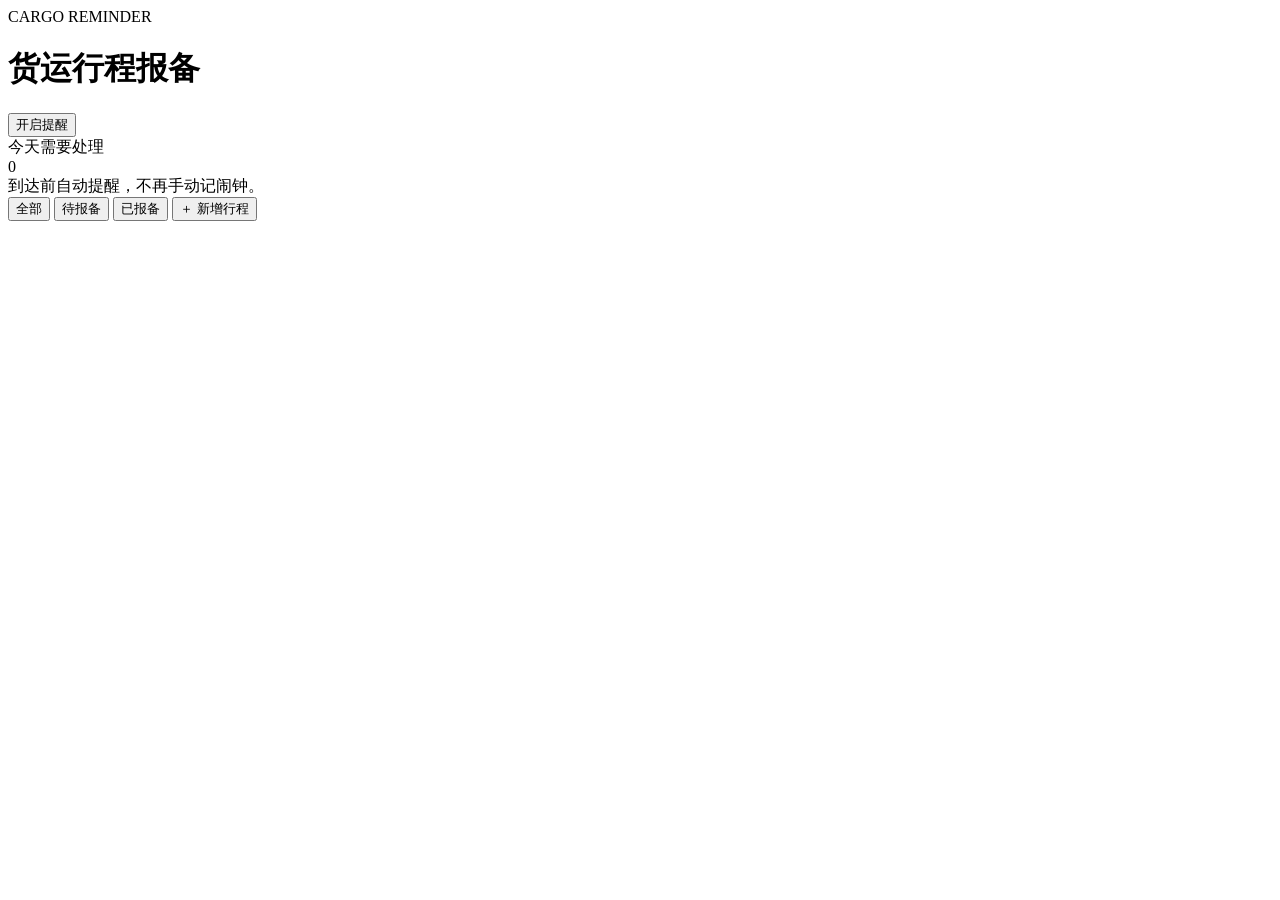
==== index.html @ 28d201b8 "Add index.html" ====
<!doctype html>
<html lang="zh-CN">
<head>
  <meta charset="utf-8" />
  <meta name="viewport" content="width=device-width,initial-scale=1,viewport-fit=cover" />
  <meta name="theme-color" content="#0b0f14" />
  <meta name="apple-mobile-web-app-capable" content="yes" />
  <meta name="apple-mobile-web-app-status-bar-style" content="black-translucent" />
  <meta name="apple-mobile-web-app-title" content="货运报备" />
  <link rel="manifest" href="./manifest.webmanifest" />
  <link rel="icon" href="./icon.svg" />
  <link rel="stylesheet" href="./styles.css" />
  <title>货运行程报备</title>
</head>
<body>
  <main class="shell">
    <header class="topbar">
      <div>
        <div class="eyebrow">CARGO REMINDER</div>
        <h1>货运行程报备</h1>
      </div>
      <button id="notifyBtn" class="ghost">开启提醒</button>
    </header>

    <div id="modeBanner" class="mode-banner hidden"></div>

    <section class="hero">
      <div class="hero-title">今天需要处理</div>
      <div id="todayCount" class="hero-count">0</div>
      <div class="hero-sub">到达前自动提醒，不再手动记闹钟。</div>
    </section>

    <section class="toolbar">
      <button class="filter active" data-filter="all">全部</button>
      <button class="filter" data-filter="待报备">待报备</button>
      <button class="filter" data-filter="已报备">已报备</button>
      <button id="addBtn" class="primary">＋ 新增行程</button>
    </section>

    <section id="tripList" class="trip-list"></section>
  </main>

  <dialog id="tripDialog">
    <form id="tripForm" method="dialog" class="form-card">
      <div class="form-head">
        <div>
          <div class="eyebrow">TRIP</div>
          <h2 id="formTitle">新增行程</h2>
        </div>
        <button type="button" id="closeDialog" class="icon-btn">×</button>
      </div>
      <input type="hidden" id="tripId" />
      <div class="grid-2">
        <label>发货地<input id="origin" required placeholder="如：鹤壁" /></label>
        <label>目的地<input id="destination" required placeholder="如：淇县" /></label>
      </div>
      <div class="grid-2">
        <label>发货日期<input id="shipDate" type="date" /></label>
        <label>预计到达<input id="etaDate" type="date" required /></label>
      </div>
      <div class="grid-2">
        <label>提前几天提醒
          <select id="remindDays">
            <option value="0">到达当天</option>
            <option value="1" selected>提前 1 天</option>
            <option value="2">提前 2 天</option>
            <option value="3">提前 3 天</option>
          </select>
        </label>
        <label>提醒时间<input id="remindTime" type="time" value="09:00" /></label>
      </div>
      <label>备注<textarea id="note" rows="3" placeholder="车牌、货物名称、联系人……可不填"></textarea></label>
      <div class="form-actions">
        <button type="button" id="deleteBtn" class="danger hidden">删除</button>
        <button type="submit" class="primary grow">保存</button>
      </div>
    </form>
  </dialog>

  <template id="tripTemplate">
    <article class="trip-card">
      <div class="route-row">
        <div class="route"></div>
        <span class="badge"></span>
      </div>
      <div class="dates"></div>
      <div class="reminder"></div>
      <div class="note"></div>
      <div class="card-actions">
        <button class="done-btn">标记已报备</button>
        <button class="edit-btn ghost">编辑</button>
      </div>
    </article>
  </template>

  <script src="./app.js" type="module"></script>
</body>
</html>
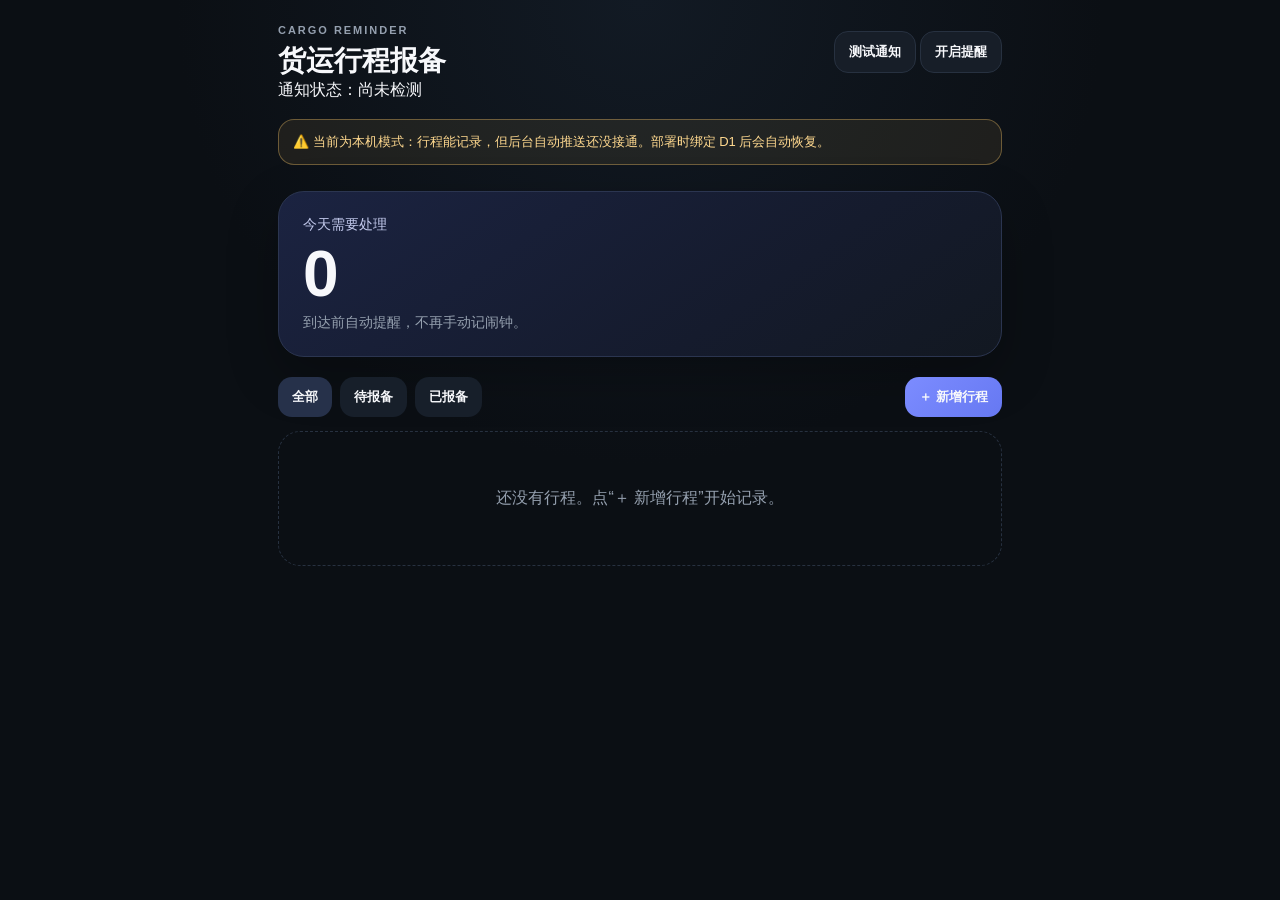
==== commit af45bbbb: "Add notification diagnostics UI" ====
--- a/index.html
+++ b/index.html
@@ -19,8 +19,12 @@
         <div class="eyebrow">CARGO REMINDER</div>
         <h1>货运行程报备</h1>
       </div>
-      <button id="notifyBtn" class="ghost">开启提醒</button>
+      <div class="notify-actions">
+        <button id="testNotifyBtn" class="ghost subtle">测试通知</button>
+        <button id="notifyBtn" class="ghost">开启提醒</button>
+      </div>
     </header>
+    <div id="notifyStatus" class="notify-status">通知状态：尚未检测</div>
 
     <div id="modeBanner" class="mode-banner hidden"></div>
 
--- a/styles.css
+++ b/styles.css
@@ -0,0 +1,3 @@
+:root{color-scheme:dark;--bg:#0b0f14;--panel:#121821;--panel2:#171f2a;--text:#f7f8fb;--muted:#95a0af;--line:#273140;--accent:#7c8cff;--accent2:#a6b0ff;--ok:#4fd1a5;--warn:#ffca6a;--danger:#ff6b7a}
+*{box-sizing:border-box}body{margin:0;background:radial-gradient(circle at top,#121a24 0,#0b0f14 42%);font-family:-apple-system,BlinkMacSystemFont,"SF Pro Text","PingFang SC","Helvetica Neue",Arial,sans-serif;color:var(--text);min-height:100vh}.shell{max-width:760px;margin:auto;padding:calc(24px + env(safe-area-inset-top)) 18px calc(40px + env(safe-area-inset-bottom))}.topbar{display:flex;align-items:center;justify-content:space-between;gap:16px}.eyebrow{font-size:11px;letter-spacing:.18em;color:var(--muted);font-weight:700}.topbar h1{font-size:28px;margin:6px 0 0}.hero{margin:26px 0 20px;padding:24px;border-radius:26px;background:linear-gradient(145deg,#1b2341,#151b2d 65%,#121821);border:1px solid #2b3550;box-shadow:0 18px 50px rgba(0,0,0,.25)}.hero-title{font-size:14px;color:#c5ccef}.hero-count{font-size:64px;line-height:1;font-weight:800;margin:8px 0}.hero-sub{color:var(--muted);font-size:14px}.toolbar{display:flex;gap:8px;align-items:center;flex-wrap:wrap;margin-bottom:14px}.filter,.ghost,.primary,.danger,.icon-btn,.done-btn,.edit-btn{border:0;border-radius:14px;padding:11px 14px;font-weight:700;color:var(--text);background:var(--panel2)}.filter.active{background:#26314a}.primary{background:linear-gradient(135deg,var(--accent),#6678f2);margin-left:auto}.ghost{background:#171e28;border:1px solid var(--line)}.danger{background:#321a20;color:#ff99a5}.trip-list{display:grid;gap:12px}.trip-card{padding:18px;border-radius:22px;background:rgba(18,24,33,.92);border:1px solid var(--line)}.route-row{display:flex;justify-content:space-between;gap:12px;align-items:flex-start}.route{font-size:21px;font-weight:800;letter-spacing:.01em}.badge{font-size:12px;padding:6px 9px;border-radius:999px;background:#262f3b;color:#d6dbe3;white-space:nowrap}.badge.done{background:rgba(79,209,165,.12);color:#72e2bd}.dates,.reminder,.note{color:var(--muted);font-size:14px;margin-top:10px;line-height:1.55}.reminder{color:#cdd3ff}.note:empty{display:none}.card-actions{display:flex;gap:9px;margin-top:16px}.done-btn{background:rgba(79,209,165,.12);color:#72e2bd;flex:1}.done-btn.undo{background:#202733;color:#d9dee7}.edit-btn{padding-inline:18px}.empty{text-align:center;color:var(--muted);padding:56px 18px;border:1px dashed var(--line);border-radius:22px}dialog{width:min(680px,calc(100vw - 22px));border:0;padding:0;background:transparent;color:var(--text)}dialog::backdrop{background:rgba(0,0,0,.68);backdrop-filter:blur(6px)}.form-card{background:#121821;border:1px solid var(--line);border-radius:26px;padding:20px}.form-head{display:flex;justify-content:space-between;align-items:flex-start}.form-head h2{margin:5px 0 18px}.icon-btn{font-size:25px;line-height:1;padding:7px 11px;background:#1d2530}.grid-2{display:grid;grid-template-columns:1fr 1fr;gap:12px}label{display:grid;gap:8px;font-size:13px;color:#aab4c2;margin-bottom:12px}input,select,textarea{width:100%;border:1px solid #2a3545;border-radius:14px;background:#0d1218;color:var(--text);padding:13px 14px;font:inherit;outline:none}input:focus,select:focus,textarea:focus{border-color:#6576ea;box-shadow:0 0 0 3px rgba(124,140,255,.12)}textarea{resize:vertical}.form-actions{display:flex;gap:10px;margin-top:5px}.grow{flex:1}.hidden{display:none!important}@media(max-width:560px){.grid-2{grid-template-columns:1fr}.topbar h1{font-size:25px}.hero-count{font-size:56px}.primary{margin-left:0}.toolbar .primary{width:100%;order:10}.shell{padding-left:14px;padding-right:14px}}
+.mode-banner{margin:18px 0 0;padding:12px 14px;border:1px solid rgba(255,202,106,.35);background:rgba(255,202,106,.08);color:#ffd98f;border-radius:16px;font-size:13px;line-height:1.5}
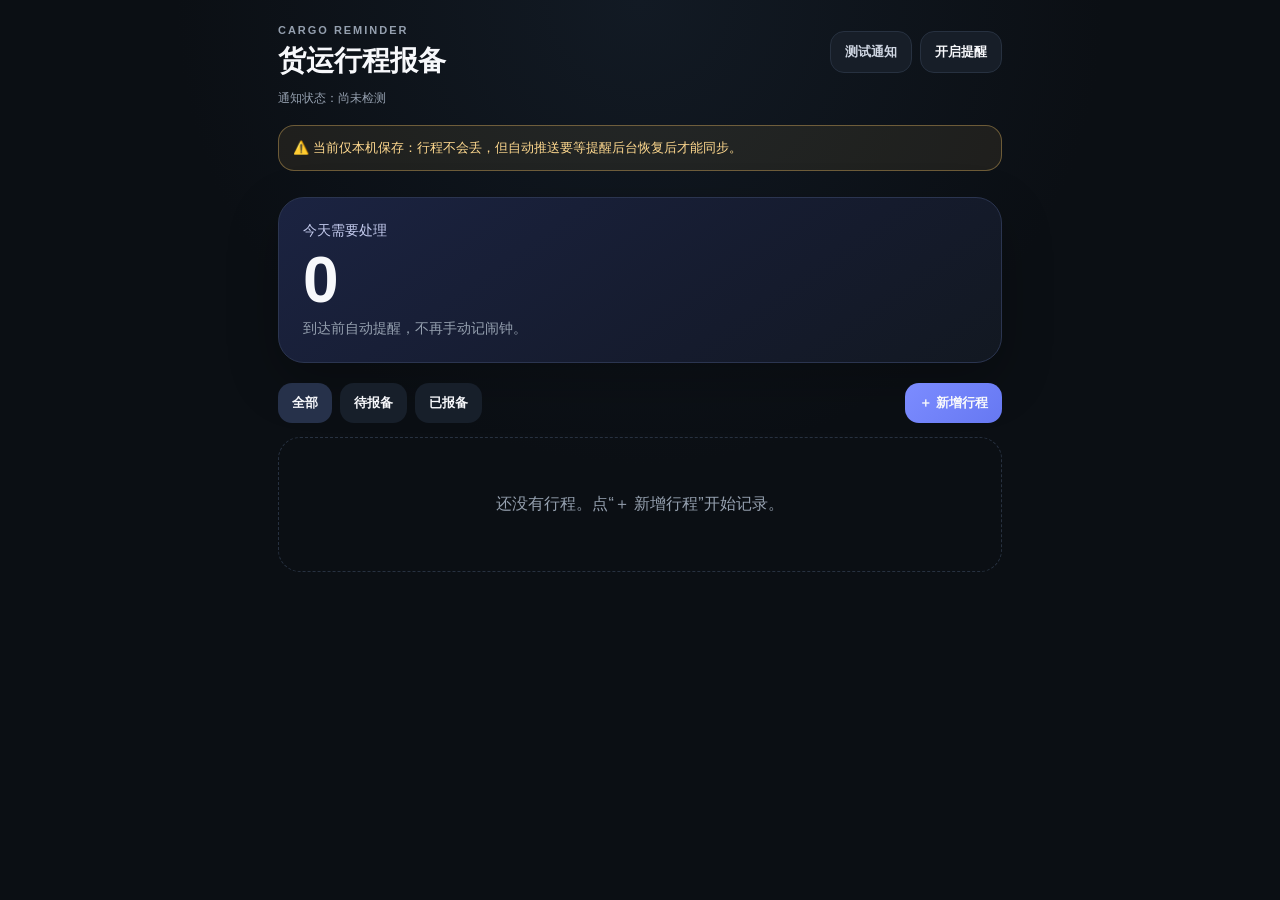
==== commit b039d327: "Use 行程提醒 as iOS web app name" ====
--- a/index.html
+++ b/index.html
@@ -6,7 +6,7 @@
   <meta name="theme-color" content="#0b0f14" />
   <meta name="apple-mobile-web-app-capable" content="yes" />
   <meta name="apple-mobile-web-app-status-bar-style" content="black-translucent" />
-  <meta name="apple-mobile-web-app-title" content="货运报备" />
+  <meta name="apple-mobile-web-app-title" content="行程提醒" />
   <link rel="manifest" href="./manifest.webmanifest" />
   <link rel="icon" href="./icon.svg" />
   <link rel="stylesheet" href="./styles.css" />
--- a/styles.css
+++ b/styles.css
@@ -1,3 +1,11 @@
 :root{color-scheme:dark;--bg:#0b0f14;--panel:#121821;--panel2:#171f2a;--text:#f7f8fb;--muted:#95a0af;--line:#273140;--accent:#7c8cff;--accent2:#a6b0ff;--ok:#4fd1a5;--warn:#ffca6a;--danger:#ff6b7a}
 *{box-sizing:border-box}body{margin:0;background:radial-gradient(circle at top,#121a24 0,#0b0f14 42%);font-family:-apple-system,BlinkMacSystemFont,"SF Pro Text","PingFang SC","Helvetica Neue",Arial,sans-serif;color:var(--text);min-height:100vh}.shell{max-width:760px;margin:auto;padding:calc(24px + env(safe-area-inset-top)) 18px calc(40px + env(safe-area-inset-bottom))}.topbar{display:flex;align-items:center;justify-content:space-between;gap:16px}.eyebrow{font-size:11px;letter-spacing:.18em;color:var(--muted);font-weight:700}.topbar h1{font-size:28px;margin:6px 0 0}.hero{margin:26px 0 20px;padding:24px;border-radius:26px;background:linear-gradient(145deg,#1b2341,#151b2d 65%,#121821);border:1px solid #2b3550;box-shadow:0 18px 50px rgba(0,0,0,.25)}.hero-title{font-size:14px;color:#c5ccef}.hero-count{font-size:64px;line-height:1;font-weight:800;margin:8px 0}.hero-sub{color:var(--muted);font-size:14px}.toolbar{display:flex;gap:8px;align-items:center;flex-wrap:wrap;margin-bottom:14px}.filter,.ghost,.primary,.danger,.icon-btn,.done-btn,.edit-btn{border:0;border-radius:14px;padding:11px 14px;font-weight:700;color:var(--text);background:var(--panel2)}.filter.active{background:#26314a}.primary{background:linear-gradient(135deg,var(--accent),#6678f2);margin-left:auto}.ghost{background:#171e28;border:1px solid var(--line)}.danger{background:#321a20;color:#ff99a5}.trip-list{display:grid;gap:12px}.trip-card{padding:18px;border-radius:22px;background:rgba(18,24,33,.92);border:1px solid var(--line)}.route-row{display:flex;justify-content:space-between;gap:12px;align-items:flex-start}.route{font-size:21px;font-weight:800;letter-spacing:.01em}.badge{font-size:12px;padding:6px 9px;border-radius:999px;background:#262f3b;color:#d6dbe3;white-space:nowrap}.badge.done{background:rgba(79,209,165,.12);color:#72e2bd}.dates,.reminder,.note{color:var(--muted);font-size:14px;margin-top:10px;line-height:1.55}.reminder{color:#cdd3ff}.note:empty{display:none}.card-actions{display:flex;gap:9px;margin-top:16px}.done-btn{background:rgba(79,209,165,.12);color:#72e2bd;flex:1}.done-btn.undo{background:#202733;color:#d9dee7}.edit-btn{padding-inline:18px}.empty{text-align:center;color:var(--muted);padding:56px 18px;border:1px dashed var(--line);border-radius:22px}dialog{width:min(680px,calc(100vw - 22px));border:0;padding:0;background:transparent;color:var(--text)}dialog::backdrop{background:rgba(0,0,0,.68);backdrop-filter:blur(6px)}.form-card{background:#121821;border:1px solid var(--line);border-radius:26px;padding:20px}.form-head{display:flex;justify-content:space-between;align-items:flex-start}.form-head h2{margin:5px 0 18px}.icon-btn{font-size:25px;line-height:1;padding:7px 11px;background:#1d2530}.grid-2{display:grid;grid-template-columns:1fr 1fr;gap:12px}label{display:grid;gap:8px;font-size:13px;color:#aab4c2;margin-bottom:12px}input,select,textarea{width:100%;border:1px solid #2a3545;border-radius:14px;background:#0d1218;color:var(--text);padding:13px 14px;font:inherit;outline:none}input:focus,select:focus,textarea:focus{border-color:#6576ea;box-shadow:0 0 0 3px rgba(124,140,255,.12)}textarea{resize:vertical}.form-actions{display:flex;gap:10px;margin-top:5px}.grow{flex:1}.hidden{display:none!important}@media(max-width:560px){.grid-2{grid-template-columns:1fr}.topbar h1{font-size:25px}.hero-count{font-size:56px}.primary{margin-left:0}.toolbar .primary{width:100%;order:10}.shell{padding-left:14px;padding-right:14px}}
 .mode-banner{margin:18px 0 0;padding:12px 14px;border:1px solid rgba(255,202,106,.35);background:rgba(255,202,106,.08);color:#ffd98f;border-radius:16px;font-size:13px;line-height:1.5}
+
+.notify-actions{display:flex;gap:8px;align-items:center;justify-content:flex-end;flex-wrap:wrap}.notify-actions .subtle{color:#cfd6e2;font-weight:600}.notify-status{margin-top:10px;color:var(--muted);font-size:12px;line-height:1.45}.notify-status.ok{color:var(--ok)}.notify-status.warn{color:var(--warn)}@media(max-width:520px){.topbar{align-items:flex-start}.notify-actions{max-width:190px}.notify-actions button{padding:10px 11px}.notify-status{text-align:right}}
+
+
+/* Prevent accidental double-tap/double-click zoom while keeping normal scrolling and pinch zoom. */
+html, body, button, input, select, textarea, label, .trip-card {
+  touch-action: manipulation;
+}
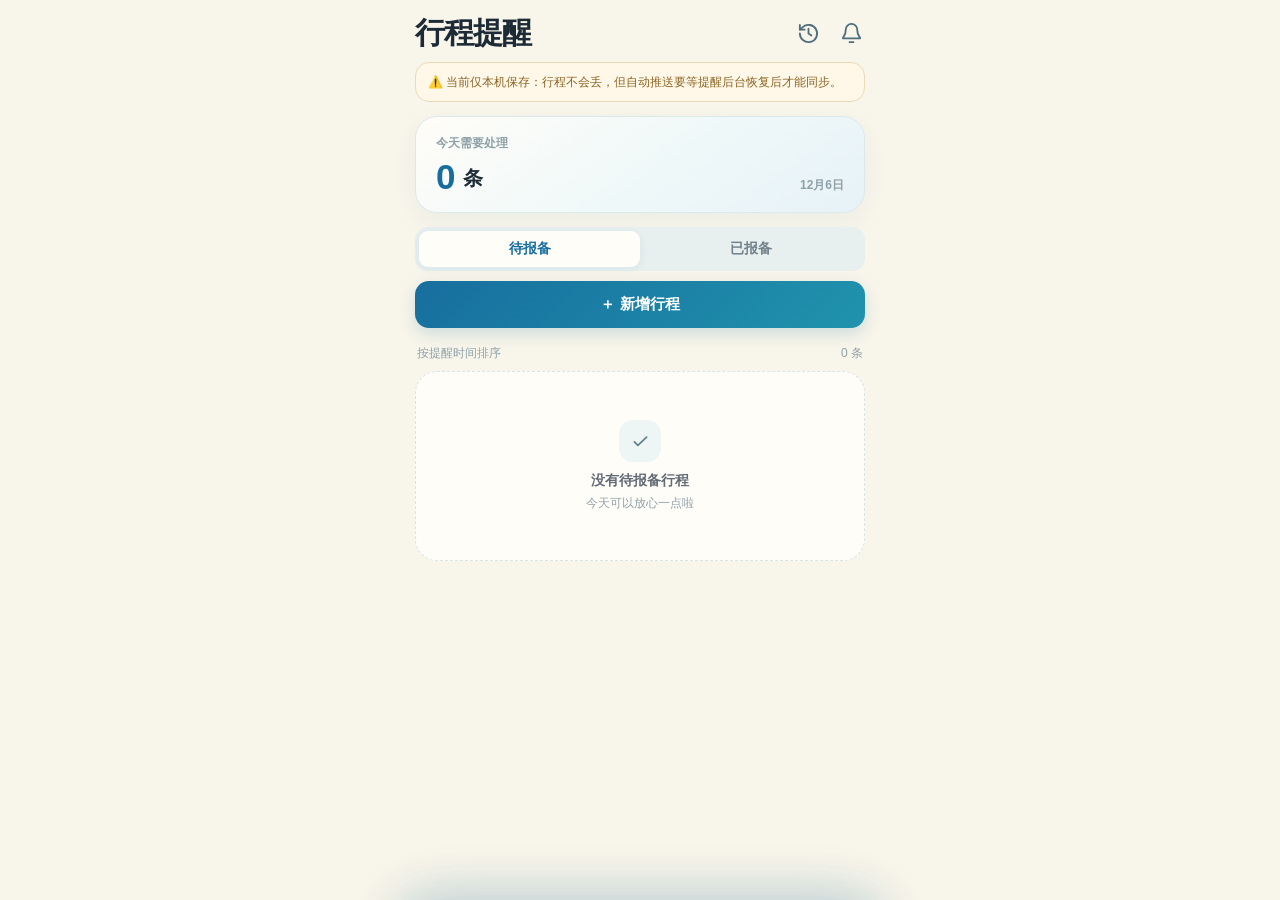
==== commit b73470d0: "v17: sync final UI and production logic" ====
--- a/index.html
+++ b/index.html
@@ -1,102 +1,1141 @@
 <!doctype html>
 <html lang="zh-CN">
 <head>
-  <meta charset="utf-8" />
-  <meta name="viewport" content="width=device-width,initial-scale=1,viewport-fit=cover" />
-  <meta name="theme-color" content="#0b0f14" />
-  <meta name="apple-mobile-web-app-capable" content="yes" />
-  <meta name="apple-mobile-web-app-status-bar-style" content="black-translucent" />
-  <meta name="apple-mobile-web-app-title" content="行程提醒" />
-  <link rel="manifest" href="./manifest.webmanifest" />
-  <link rel="icon" href="./icon.svg" />
-  <link rel="stylesheet" href="./styles.css" />
-  <title>货运行程报备</title>
+<meta charset="utf-8">
+<meta name="viewport" content="width=device-width,initial-scale=1,maximum-scale=1,minimum-scale=1,viewport-fit=cover,user-scalable=no">
+<meta name="theme-color" content="#F8F5EA">
+<meta name="apple-mobile-web-app-capable" content="yes">
+<meta name="apple-mobile-web-app-status-bar-style" content="default">
+<meta name="apple-mobile-web-app-title" content="行程提醒">
+<link rel="manifest" href="./manifest.webmanifest">
+<link rel="icon" href="./icon.svg">
+<title>行程提醒</title>
+<style>
+:root{
+  --bg:#F6F7F9;
+  --surface:#FFFFFF;
+  --surface2:#F1F3F6;
+  --text:#15171A;
+  --text2:#606874;
+  --text3:#949BA5;
+  --line:#E5E9EE;
+  --blue:#3478F6;
+  --blueSoft:#EAF2FF;
+  --green:#20A36A;
+  --greenSoft:#EAF7F1;
+  --amber:#AF6900;
+  --amberSoft:#FFF3DE;
+  --red:#E34C4C;
+  --redSoft:#FDECEC;
+  --shadow:0 10px 30px rgba(20,26,34,.07);
+  --shadowSoft:0 4px 15px rgba(20,26,34,.05);
+}
+*{box-sizing:border-box;-webkit-tap-highlight-color:transparent}
+[hidden]{display:none!important}
+html,body{
+  margin:0;min-height:100%;background:var(--bg);color:var(--text);
+  font-family:-apple-system,BlinkMacSystemFont,"SF Pro Text","SF Pro Display","PingFang SC","Helvetica Neue",Arial,sans-serif;
+  touch-action:manipulation;
+}
+body{display:flex;justify-content:center}
+button,input,select,textarea{font:inherit}
+button{border:0}
+svg{display:block}
+.app{
+  width:min(100%,480px);min-height:100vh;
+  padding:calc(18px + env(safe-area-inset-top)) 15px calc(106px + env(safe-area-inset-bottom));
+}
+.topbar{display:flex;align-items:flex-start;justify-content:space-between;gap:10px;margin-bottom:18px}
+.topbar h1{margin:0;font-size:30px;line-height:1;font-weight:800;letter-spacing:-.035em;padding-top:8px}
+.top-right{
+  display:flex;align-items:center;justify-content:flex-end;
+}
+.top-actions{display:flex;gap:12px;align-items:center}
+.icon-btn{
+  width:26px;height:26px;background:transparent;color:#5F6874;
+  display:grid;place-items:center;position:relative;padding:0;
+}
+.icon-btn svg{width:24px;height:24px}
+.icon-btn.notify-on::after{
+  content:"";position:absolute;right:0;top:1px;width:7px;height:7px;border-radius:50%;
+  background:var(--green);border:2px solid var(--bg);
+}
+
+.summary{
+  background:linear-gradient(145deg,#fff,#FCFDFE);border:1px solid rgba(226,230,236,.95);
+  border-radius:26px;padding:19px;box-shadow:var(--shadow);margin-bottom:16px;
+}
+.summary-top{display:flex;justify-content:space-between;align-items:center}
+.summary-label,.summary-date{font-size:12px;color:var(--text3);font-weight:650}
+.summary-main{margin-top:8px;font-size:22px;line-height:1.4;font-weight:760;letter-spacing:-.02em}
+.summary-main strong{color:var(--blue)}
+.summary-sub{margin-top:9px;display:flex;align-items:center;gap:8px;color:var(--text2);font-size:13px}
+.status-dot{width:7px;height:7px;border-radius:50%;background:var(--green);flex:0 0 auto}
+
+.segmented{
+  display:grid;grid-template-columns:1fr 1fr;background:#E9ECF1;border-radius:16px;padding:4px;margin-bottom:14px;
+}
+.segmented button{
+  background:transparent;color:#767D87;padding:10px 12px;border-radius:12px;font-size:14px;font-weight:730;
+}
+.segmented button.active{background:#fff;color:var(--text);box-shadow:0 2px 9px rgba(20,26,34,.07)}
+
+.section-caption{
+  display:flex;justify-content:space-between;align-items:center;padding:2px 2px 10px;color:var(--text3);font-size:12px;
+}
+.list{display:grid;gap:12px}
+.trip-card{
+  background:#fff;border:1px solid rgba(227,231,236,.96);border-radius:23px;padding:17px;
+  box-shadow:var(--shadowSoft);
+}
+.route-row{display:flex;justify-content:space-between;align-items:flex-start;gap:10px}
+.route{font-size:21px;font-weight:790;letter-spacing:-.025em;line-height:1.28}
+.badge{
+  flex:none;font-size:12px;font-weight:740;padding:6px 9px;border-radius:999px;
+  background:var(--amberSoft);color:var(--amber);
+}
+.badge.done{background:var(--greenSoft);color:var(--green)}
+
+.meta{
+  display:flex;flex-wrap:wrap;gap:7px 12px;margin-top:12px;color:var(--text2);font-size:13.5px;
+}
+.meta-item{display:flex;align-items:center;gap:6px}
+.meta-mark{
+  width:22px;height:22px;border-radius:8px;background:var(--surface2);
+  display:grid;place-items:center;color:#737C87;font-size:11px;font-weight:760;line-height:1;
+}
+.reminder{
+  margin-top:11px;background:#F7F9FC;border-radius:14px;padding:10px 11px;
+  display:flex;align-items:center;justify-content:space-between;gap:10px;
+}
+.reminder-left{display:flex;align-items:center;gap:8px;color:#46505C;font-size:13px;font-weight:680}
+.reminder-left svg{width:18px;height:18px;color:#5F6874;flex:0 0 auto}
+.reminder-chip{
+  font-size:11px;color:var(--blue);background:var(--blueSoft);padding:5px 7px;border-radius:999px;font-weight:720;
+}
+.note{margin-top:10px;color:var(--text3);font-size:12.5px;line-height:1.5}
+.card-actions{display:flex;justify-content:space-between;align-items:center;gap:10px;margin-top:14px}
+.more-btn{
+  width:32px;height:32px;border-radius:0;background:transparent;color:#727B87;
+  display:grid;place-items:center;padding:0;
+}
+.more-btn svg{width:20px;height:20px}
+.action-main{
+  min-width:122px;height:40px;border-radius:13px;padding:0 15px;font-size:13.5px;font-weight:760;
+  display:flex;align-items:center;justify-content:center;
+}
+.action-main.done{background:var(--greenSoft);color:var(--green)}
+.action-main.restore{background:var(--surface2);color:#5D6671}
+
+.empty{
+  background:#fff;border:1px dashed #DDE2E8;border-radius:22px;padding:48px 20px;text-align:center;color:var(--text3)
+}
+.empty-icon{
+  width:42px;height:42px;border-radius:14px;background:var(--surface2);display:grid;place-items:center;margin:0 auto;
+  color:#7E8792;
+}
+.empty-icon svg{width:21px;height:21px}
+.empty strong{display:block;color:#626B75;margin-top:10px;font-size:14px}
+.empty span{display:block;margin-top:5px;font-size:12px}
+
+.fab-wrap{
+  position:fixed;left:0;right:0;bottom:0;z-index:8;display:flex;justify-content:center;pointer-events:none;
+  padding:12px 15px calc(13px + env(safe-area-inset-bottom));
+  background:linear-gradient(to top,rgba(246,247,249,1) 66%,rgba(246,247,249,0));
+}
+.fab{
+  pointer-events:auto;width:min(450px,calc(100vw - 30px));height:54px;border-radius:18px;
+  background:#15171A;color:#fff;font-size:16px;font-weight:770;box-shadow:0 14px 32px rgba(20,24,30,.17);
+}
+
+.backdrop{
+  position:fixed;inset:0;background:rgba(18,22,28,.25);backdrop-filter:blur(4px);
+  opacity:0;pointer-events:none;transition:.18s;z-index:20;
+}
+.backdrop.show{opacity:1;pointer-events:auto}
+.sheet{
+  position:fixed;left:50%;bottom:0;transform:translate(-50%,105%);width:min(100%,480px);
+  max-height:89vh;overflow:auto;background:#fff;border-radius:28px 28px 0 0;
+  padding:8px 17px calc(21px + env(safe-area-inset-bottom));z-index:21;
+  box-shadow:0 -20px 55px rgba(15,20,28,.14);transition:.28s cubic-bezier(.22,.9,.28,1);
+}
+.sheet.show{transform:translate(-50%,0)}
+.grabber{width:38px;height:5px;border-radius:999px;background:#D9DDE3;margin:1px auto 14px}
+.sheet-head{display:flex;justify-content:space-between;align-items:center;margin-bottom:15px}
+.sheet-head h2{margin:0;font-size:22px;letter-spacing:-.02em}
+.close-btn{
+  width:30px;height:30px;border-radius:0;background:transparent;color:#69727E;
+  display:grid;place-items:center;padding:0
+}
+.close-btn svg{width:21px;height:21px}
+.form-grid{display:grid;grid-template-columns:1fr 1fr;gap:11px}
+label{display:grid;gap:7px;margin-bottom:11px;color:#707985;font-size:12px;font-weight:680}
+input,select,textarea{
+  width:100%;border:1px solid #E2E6EB;background:#F8F9FB;color:var(--text);
+  border-radius:14px;padding:13px 14px;outline:none;font-size:15px;
+}
+input:focus,select:focus,textarea:focus{border-color:#A8C2FF;box-shadow:0 0 0 3px #EDF3FF}
+textarea{resize:none}
+.form-actions{display:flex;gap:10px;margin-top:4px}
+.delete-btn{
+  width:48px;height:52px;border-radius:16px;background:var(--redSoft);color:var(--red);display:grid;place-items:center
+}
+.delete-btn svg{width:19px;height:19px}
+.save-btn{flex:1;height:52px;border-radius:16px;background:var(--blue);color:#fff;font-weight:770;font-size:16px}
+
+.settings-card{display:grid;gap:12px}
+.setting-row{
+  display:flex;justify-content:space-between;align-items:center;background:#F7F9FB;border-radius:15px;padding:13px 14px;
+}
+.setting-copy strong{display:block;font-size:14px}
+.setting-copy span{display:block;margin-top:3px;color:var(--text3);font-size:12px}
+.switch{width:49px;height:29px;border-radius:999px;background:#CDD2D8;padding:3px}
+.switch::after{
+  content:"";display:block;width:23px;height:23px;border-radius:50%;background:#fff;box-shadow:0 2px 6px rgba(0,0,0,.16);
+  transition:.18s;
+}
+.switch.on{background:var(--green)}
+.switch.on::after{transform:translateX(20px)}
+.settings-btn{width:100%;height:48px;border-radius:15px;background:var(--surface2);color:#4F5864;font-weight:730}
+
+.history-group{margin-bottom:18px}
+.history-month{
+  color:var(--text3);font-size:12px;font-weight:700;margin:2px 2px 9px;
+}
+.history-item{
+  background:#F8F9FB;border:1px solid #E8EBEF;border-radius:16px;padding:13px 14px;margin-bottom:9px;
+}
+.history-top{display:flex;justify-content:space-between;gap:10px;align-items:center}
+.history-route{font-size:15px;font-weight:760;min-width:0}.history-date{flex:none}
+.history-date{font-size:11px;color:var(--text3)}
+.history-meta{margin-top:7px;font-size:12px;color:var(--text2)}
+.history-actions{display:flex;justify-content:flex-end;margin-top:10px}
+.history-delete{
+  height:34px;border-radius:11px;background:var(--redSoft);color:var(--red);padding:0 11px;font-size:12px;font-weight:720;
+}
+
+.menu{
+  position:fixed;z-index:30;width:188px;background:#fff;border:1px solid #E4E8ED;border-radius:16px;
+  box-shadow:0 14px 42px rgba(17,22,30,.15);padding:6px;display:none;
+}
+.menu.show{display:block}
+.menu button{
+  width:100%;text-align:left;background:transparent;padding:11px 12px;border-radius:11px;color:#424A55;font-weight:650;font-size:14px;
+}
+.menu .danger{color:var(--red)}
+
+.toast{
+  position:fixed;left:50%;bottom:92px;transform:translate(-50%,14px);z-index:40;
+  background:rgba(21,23,26,.94);color:#fff;padding:10px 14px;border-radius:13px;font-size:13px;
+  opacity:0;pointer-events:none;transition:.18s;white-space:nowrap;max-width:calc(100vw - 30px);
+  overflow:hidden;text-overflow:ellipsis;
+}
+.toast.show{opacity:1;transform:translate(-50%,0)}
+
+@media(max-width:390px){
+  .app{padding-left:12px;padding-right:12px}
+  .summary{padding:17px}
+  .route{font-size:20px}
+  .form-grid{grid-template-columns:1fr}
+  .topbar{align-items:flex-start}
+}
+
+/* v8: 浅色版第一代骨架 —— 减少框、胶囊与装饰 */
+.app{padding-bottom:calc(30px + env(safe-area-inset-bottom));}
+.topbar{margin-bottom:22px;align-items:center;}
+.topbar h1{padding-top:0;}
+.top-actions{gap:16px;}
+.icon-btn{width:27px;height:27px;color:#6b7480;}
+.icon-btn svg{width:23px;height:23px;}
+.simple-summary{display:flex;align-items:flex-end;justify-content:space-between;padding:18px 20px;border-radius:22px;margin-bottom:14px;}
+.simple-summary .summary-label{font-size:12px;margin-bottom:7px;}
+.summary-main.compact{margin:0;font-size:20px;line-height:1;}
+.summary-main.compact strong{font-size:35px;color:var(--accent);vertical-align:-4px;margin-right:3px;}
+.simple-tabs{margin-bottom:10px;border-radius:13px;}
+.simple-tabs button{padding:9px 12px;border-radius:9px;}
+.inline-add{width:100%;height:47px;border-radius:14px;background:linear-gradient(135deg,#7c8cff,#6778f1);color:white;font-weight:760;font-size:15px;margin:0 0 16px;box-shadow:0 6px 16px rgba(103,120,241,.16);}
+.section-caption{padding:1px 2px 9px;}
+.list{gap:11px;}
+.trip-card.simple-card{padding:17px 18px;border-radius:21px;box-shadow:0 5px 18px rgba(21,27,38,.045);}
+.trip-card.simple-card .route-row{margin-bottom:8px;}
+.trip-card.simple-card .route{font-size:21px;}
+.trip-card.simple-card .badge{padding:5px 9px;}
+.plain-line{font-size:14px;color:#69727e;line-height:1.55;margin-top:5px;}
+.remind-line{color:#505a66;font-weight:650;margin-top:7px;}
+.remind-line.overdue{color:#C95C5C;}
+.overdue-note{font-size:12px;font-weight:700;color:#C95C5C;margin-left:5px;}
+
+.simple-note{margin-top:7px;font-size:13px;color:#929aa4;-webkit-line-clamp:2;display:-webkit-box;-webkit-box-orient:vertical;overflow:hidden;}
+.simple-actions{margin-top:14px;justify-content:flex-end;}
+.simple-complete{flex:1;max-width:none;height:41px;}
+.simple-more{width:38px;height:38px;background:transparent;border-radius:0;}
+.simple-more svg{width:20px;height:20px;}
+.fab-wrap{display:none!important;}
+@media(max-width:390px){.simple-summary{padding:17px 18px}.trip-card.simple-card{padding:16px}.trip-card.simple-card .route{font-size:20px}}
+
+
+.confirm-layer{
+  position:fixed;inset:0;z-index:60;background:rgba(17,22,29,.28);
+  backdrop-filter:blur(3px);display:none;align-items:center;justify-content:center;
+  padding:20px;
+}
+.confirm-layer.show{display:flex}
+.confirm-box{
+  width:min(320px,100%);background:#fff;border-radius:20px;padding:20px;
+  box-shadow:0 18px 54px rgba(16,21,29,.18);text-align:center;
+}
+.confirm-box h3{margin:0;font-size:18px;letter-spacing:-.01em}
+.confirm-box p{margin:9px 0 18px;color:#7D8590;font-size:13px;line-height:1.55}
+.confirm-actions{display:grid;grid-template-columns:1fr 1fr;gap:10px}
+.confirm-actions button{height:44px;border-radius:13px;font-weight:750}
+.confirm-cancel{background:#F1F3F6;color:#59626D}
+.confirm-delete{background:#FDECEC;color:#E34C4C}
+.confirm-delete.confirm-primary{background:#176E9E;color:#fff}
+
+
+/* v13 palette preview — only colors changed, v12 layout/logic preserved */
+:root{
+  --bg:#F8F5EA;
+  --surface:#FFFDF8;
+  --surface2:#EEF5F5;
+  --text:#1D2B36;
+  --text2:#5F707A;
+  --text3:#8EA1A8;
+  --line:#DCE8E9;
+
+  --blue:#176E9E;
+  --blueSoft:#E7F2F7;
+
+  --green:#2093AD;
+  --greenSoft:#E1F6F3;
+
+  --amber:#176E9E;
+  --amberSoft:#E7F2F7;
+
+  --red:#D95858;
+  --redSoft:#FBEAEA;
+
+  --shadow:0 10px 30px rgba(23,110,158,.065);
+  --shadowSoft:0 4px 15px rgba(23,110,158,.045);
+}
+
+html,body{background:var(--bg);color:var(--text)}
+.icon-btn{color:#4E6E7C}
+.icon-btn.notify-on::after{background:#34C7C8;border-color:var(--bg)}
+
+.summary,
+.simple-summary{
+  background:linear-gradient(145deg,#FFFDF8 0%,#EEF8F9 58%,#E7F2F8 100%);
+  border-color:#DCE9EA;
+  box-shadow:0 8px 24px rgba(23,110,158,.055);
+}
+.summary-main strong,
+.summary-main.compact strong{color:#176E9E}
+
+.segmented,
+.simple-tabs{background:#E7EFEF}
+.segmented button,
+.simple-tabs button{color:#71818A}
+.segmented button.active,
+.simple-tabs button.active{
+  background:#FFFDF8;
+  color:#176E9E;
+  box-shadow:0 2px 8px rgba(23,110,158,.07);
+}
+
+.inline-add{
+  background:linear-gradient(135deg,#176E9E,#2093AD);
+  box-shadow:0 6px 16px rgba(23,110,158,.18);
+}
+
+.trip-card,
+.trip-card.simple-card{
+  background:#FFFDF8;
+  border-color:#DCE8E9;
+  box-shadow:0 5px 18px rgba(23,110,158,.045);
+}
+
+.badge{
+  background:#E7F2F7;
+  color:#176E9E;
+}
+.badge.done{
+  background:#E1F6F3;
+  color:#2093AD;
+}
+
+.plain-line{color:#65747D}
+.remind-line{color:#385D6C}
+.simple-note{color:#8AA0A8}
+
+.action-main.done,
+.simple-complete{
+  background:#DDF6F1;
+  color:#176E79;
+}
+.action-main.restore{
+  background:#EEF5F5;
+  color:#58717A;
+}
+
+.more-btn,
+.simple-more{color:#6A7E87}
+
+.section-caption{color:#8EA1A8}
+.summary-label,.summary-date{color:#8EA1A8}
+
+.sheet,
+.confirm-box,
+.menu{background:#FFFDF8}
+.sheet{box-shadow:0 -20px 55px rgba(23,110,158,.12)}
+.grabber{background:#C9DCDD}
+
+input,select,textarea{
+  background:#F4F8F7;
+  border-color:#DCE8E9;
+  color:#1D2B36;
+}
+input:focus,select:focus,textarea:focus{
+  border-color:#8CC7EC;
+  box-shadow:0 0 0 3px rgba(140,199,236,.22);
+}
+.save-btn{background:#176E9E}
+
+.setting-row{background:#F1F7F6}
+.settings-btn{background:#EEF5F5;color:#4E6974}
+.switch.on{background:#34C7C8}
+
+.history-item{
+  background:#F5F9F8;
+  border-color:#DCE8E9;
+}
+.history-month{color:#7F9AA3}
+
+.empty{
+  background:#FFFDF8;
+  border-color:#D7E5E6;
+}
+.empty-icon{background:#EEF5F5;color:#64808A}
+
+.confirm-cancel{background:#EEF5F5;color:#526A73}
+.toast{background:rgba(29,43,54,.94)}
+
+
+/* iPhone zoom guard:
+   - manipulation removes double-tap zoom
+   - 16px inputs prevent iOS focus-zoom
+   - viewport above locks page scale */
+*, *::before, *::after { touch-action: manipulation; }
+html { -webkit-text-size-adjust: 100%; }
+input, select, textarea { font-size:16px !important; }
+
+
+/* v15 reliability polish — visual layout preserved */
+.route-row{min-width:0}
+.route{
+  min-width:0;
+  overflow-wrap:anywhere;
+  word-break:break-word;
+}
+.plain-line,
+.remind-line,
+.simple-note,
+.note,
+.history-route,
+.history-meta,
+.setting-copy{
+  min-width:0;
+  overflow-wrap:anywhere;
+  word-break:break-word;
+}
+.simple-note{
+  -webkit-line-clamp:2;
+  line-clamp:2;
+}
+.card-actions{min-width:0}
+
+.backup-block{
+  margin-top:2px;
+  padding-top:12px;
+  border-top:1px solid var(--line);
+}
+.backup-title{
+  font-size:12px;
+  color:var(--text3);
+  margin:0 2px 8px;
+}
+.backup-actions{
+  display:grid;
+  grid-template-columns:1fr 1fr;
+  gap:9px;
+}
+.backup-btn{
+  height:44px;
+  border-radius:14px;
+  background:#EEF5F5;
+  color:#4F6974;
+  font-weight:720;
+  font-size:13px;
+}
+
+
+.backup-hint{
+  margin:9px 2px 0;
+  color:var(--text3);
+  font-size:11px;
+  line-height:1.5;
+}
+
+
+.hidden{display:none!important}
+.mode-banner{margin:-8px 0 14px;padding:10px 12px;border:1px solid #EBD9B7;background:#FFF8E8;color:#8B6422;border-radius:14px;font-size:12px;line-height:1.5}
+.setting-copy span.ok{color:#2093AD}.setting-copy span.warn{color:#A66A1F}.switch:disabled{opacity:.55}
+</style>
 </head>
 <body>
-  <main class="shell">
-    <header class="topbar">
-      <div>
-        <div class="eyebrow">CARGO REMINDER</div>
-        <h1>货运行程报备</h1>
+
+<main class="app">
+  <header class="topbar">
+    <h1>行程提醒</h1>
+    <div class="top-right">      <div class="top-actions">
+        <button class="icon-btn" id="historyOpen" aria-label="历史记录" title="历史记录">
+          <svg viewBox="0 0 24 24" fill="none" stroke="currentColor" stroke-width="1.9" stroke-linecap="round" stroke-linejoin="round">
+            <path d="M3 12a9 9 0 1 0 3-6.7L3 8"/>
+            <path d="M3 3v5h5"/>
+            <path d="M12 7v5l3 2"/>
+          </svg>
+        </button>
+        <button class="icon-btn notify-on" id="settingsOpen" aria-label="提醒设置" title="提醒设置">
+          <svg viewBox="0 0 24 24" fill="none" stroke="currentColor" stroke-width="1.9" stroke-linecap="round" stroke-linejoin="round">
+            <path d="M18 8a6 6 0 0 0-12 0c0 7-3 7-3 9h18c0-2-3-2-3-9"/>
+            <path d="M10 21h4"/>
+          </svg>
+        </button>
       </div>
-      <div class="notify-actions">
-        <button id="testNotifyBtn" class="ghost subtle">测试通知</button>
-        <button id="notifyBtn" class="ghost">开启提醒</button>
+    </div>
+  </header>
+
+  <div id="modeBanner" class="mode-banner hidden"></div>
+
+  <section class="summary simple-summary">
+    <div>
+      <div class="summary-label">今天需要处理</div>
+      <div class="summary-main compact" id="summaryText"></div>
+    </div>
+    <span class="summary-date" id="summaryDate"></span>
+  </section>
+
+  <div class="segmented simple-tabs">
+    <button id="pendingTab" class="active">待报备</button>
+    <button id="doneTab">已报备</button>
+  </div>
+
+  <button class="inline-add" id="addTrip">＋ 新增行程</button>
+
+  <div class="section-caption">
+    <span id="sectionCaption"></span>
+    <span id="countLabel"></span>
+  </div>
+
+  <section id="pendingList" class="list"></section>
+  <section id="doneList" class="list" hidden></section>
+</main>
+
+<div class="backdrop" id="backdrop"></div>
+
+<section class="sheet" id="tripSheet">
+  <div class="grabber"></div>
+  <div class="sheet-head">
+    <h2 id="tripSheetTitle">新增行程</h2>
+    <button class="close-btn" data-close aria-label="关闭">
+      <svg viewBox="0 0 24 24" fill="none" stroke="currentColor" stroke-width="2" stroke-linecap="round"><path d="M6 6l12 12M18 6L6 18"/></svg>
+    </button>
+  </div>
+  <input type="hidden" id="editId">
+  <div class="form-grid">
+    <label>发货地<input id="origin" placeholder="如：鹤壁"></label>
+    <label>目的地<input id="destination" placeholder="如：淇县"></label>
+  </div>
+  <div class="form-grid">
+    <label>发货日期<input id="shipDate" type="date"></label>
+    <label>预计到达<input id="etaDate" type="date"></label>
+  </div>
+  <div class="form-grid">
+    <label>提前几天提醒
+      <select id="remindDays">
+        <option value="0">到达当天</option>
+        <option value="1" selected>提前 1 天</option>
+        <option value="2">提前 2 天</option>
+        <option value="3">提前 3 天</option>
+      </select>
+    </label>
+    <label>提醒时间<input id="remindTime" type="time" value="10:00" required></label>
+  </div>
+  <label>备注<textarea id="note" rows="3" placeholder="车牌、货物名称、联系人……可不填"></textarea></label>
+  <div class="form-actions">
+    <button class="delete-btn" id="deleteTrip" hidden aria-label="删除">
+      <svg viewBox="0 0 24 24" fill="none" stroke="currentColor" stroke-width="1.9" stroke-linecap="round" stroke-linejoin="round">
+        <path d="M4 7h16M9 7V4h6v3M7 7l1 13h8l1-13M10 11v5M14 11v5"/>
+      </svg>
+    </button>
+    <button class="save-btn" id="saveTrip">保存行程</button>
+  </div>
+</section>
+
+<section class="sheet" id="settingsSheet">
+  <div class="grabber"></div>
+  <div class="sheet-head">
+    <h2>提醒设置</h2>
+    <button class="close-btn" data-close aria-label="关闭">
+      <svg viewBox="0 0 24 24" fill="none" stroke="currentColor" stroke-width="2" stroke-linecap="round"><path d="M6 6l12 12M18 6L6 18"/></svg>
+    </button>
+  </div>
+  <div class="settings-card">
+    <div class="setting-row">
+      <div class="setting-copy"><strong>到点提醒</strong><span id="notifyStatus">正在检测…</span></div>
+      <button class="switch" id="notifySwitch" aria-label="通知开关"></button>
+    </div>
+    <button class="settings-btn" id="testNotify">发送一条测试通知</button>
+    <div class="setting-row">
+      <div class="setting-copy"><strong>本机记录</strong><span>不同浏览器互不相通</span></div>
+      <svg viewBox="0 0 24 24" width="21" height="21" fill="none" stroke="#65707C" stroke-width="1.8" stroke-linecap="round" stroke-linejoin="round">
+        <rect x="6" y="2.5" width="12" height="19" rx="2.5"/><path d="M10 18.5h4"/>
+      </svg>
+    </div>
+    <div class="backup-block">
+      <div class="backup-title">本机数据备份</div>
+      <div class="backup-actions">
+        <button class="backup-btn" id="exportBackup">导出备份</button>
+        <button class="backup-btn" id="importBackup">导入备份</button>
       </div>
-    </header>
-    <div id="notifyStatus" class="notify-status">通知状态：尚未检测</div>
-
-    <div id="modeBanner" class="mode-banner hidden"></div>
-
-    <section class="hero">
-      <div class="hero-title">今天需要处理</div>
-      <div id="todayCount" class="hero-count">0</div>
-      <div class="hero-sub">到达前自动提醒，不再手动记闹钟。</div>
-    </section>
-
-    <section class="toolbar">
-      <button class="filter active" data-filter="all">全部</button>
-      <button class="filter" data-filter="待报备">待报备</button>
-      <button class="filter" data-filter="已报备">已报备</button>
-      <button id="addBtn" class="primary">＋ 新增行程</button>
-    </section>
-
-    <section id="tripList" class="trip-list"></section>
-  </main>
-
-  <dialog id="tripDialog">
-    <form id="tripForm" method="dialog" class="form-card">
-      <div class="form-head">
-        <div>
-          <div class="eyebrow">TRIP</div>
-          <h2 id="formTitle">新增行程</h2>
-        </div>
-        <button type="button" id="closeDialog" class="icon-btn">×</button>
-      </div>
-      <input type="hidden" id="tripId" />
-      <div class="grid-2">
-        <label>发货地<input id="origin" required placeholder="如：鹤壁" /></label>
-        <label>目的地<input id="destination" required placeholder="如：淇县" /></label>
-      </div>
-      <div class="grid-2">
-        <label>发货日期<input id="shipDate" type="date" /></label>
-        <label>预计到达<input id="etaDate" type="date" required /></label>
-      </div>
-      <div class="grid-2">
-        <label>提前几天提醒
-          <select id="remindDays">
-            <option value="0">到达当天</option>
-            <option value="1" selected>提前 1 天</option>
-            <option value="2">提前 2 天</option>
-            <option value="3">提前 3 天</option>
-          </select>
-        </label>
-        <label>提醒时间<input id="remindTime" type="time" value="09:00" /></label>
-      </div>
-      <label>备注<textarea id="note" rows="3" placeholder="车牌、货物名称、联系人……可不填"></textarea></label>
-      <div class="form-actions">
-        <button type="button" id="deleteBtn" class="danger hidden">删除</button>
-        <button type="submit" class="primary grow">保存</button>
-      </div>
-    </form>
-  </dialog>
-
-  <template id="tripTemplate">
-    <article class="trip-card">
-      <div class="route-row">
-        <div class="route"></div>
-        <span class="badge"></span>
-      </div>
-      <div class="dates"></div>
-      <div class="reminder"></div>
-      <div class="note"></div>
-      <div class="card-actions">
-        <button class="done-btn">标记已报备</button>
-        <button class="edit-btn ghost">编辑</button>
-      </div>
-    </article>
-  </template>
-
-  <script src="./app.js" type="module"></script>
+      <div class="backup-hint">导出后会保存到浏览器默认下载位置；iPhone 通常可在“文件”App 的“下载项”中找到。</div>
+      <input id="backupFile" type="file" accept="application/json,.json" hidden>
+    </div>
+  </div>
+</section>
+
+<section class="sheet" id="historySheet">
+  <div class="grabber"></div>
+  <div class="sheet-head">
+    <h2>历史记录</h2>
+    <button class="close-btn" data-close aria-label="关闭">
+      <svg viewBox="0 0 24 24" fill="none" stroke="currentColor" stroke-width="2" stroke-linecap="round"><path d="M6 6l12 12M18 6L6 18"/></svg>
+    </button>
+  </div>
+  <div id="historyContent"></div>
+</section>
+
+<div class="menu" id="moreMenu">
+  <button id="menuEdit">编辑行程</button>
+  <button id="menuRestore" hidden>恢复为待报备</button>
+  <button class="danger" id="menuDelete">删除行程</button>
+</div>
+
+
+<div class="confirm-layer" id="confirmLayer">
+  <div class="confirm-box">
+    <h3 id="confirmTitle">确认删除？</h3>
+    <p id="confirmText">删除后无法恢复。</p>
+    <div class="confirm-actions">
+      <button class="confirm-cancel" id="confirmCancel">取消</button>
+      <button class="confirm-delete" id="confirmDelete">删除</button>
+    </div>
+  </div>
+</div>
+
+<div class="toast" id="toast"></div>
+
+<script>
+const SH_TZ = 'Asia/Shanghai';
+const DAY = 86400000;
+
+function shDateKey(now = new Date()){
+  const parts = new Intl.DateTimeFormat('en-US', {
+    timeZone: SH_TZ, year:'numeric', month:'2-digit', day:'2-digit'
+  }).formatToParts(now);
+  const get = type => parts.find(p => p.type === type)?.value || '';
+  return `${get('year')}-${get('month')}-${get('day')}`;
+}
+function dateKeyDayNumber(key){
+  const [y,m,d] = String(key).split('-').map(Number);
+  return Math.floor(Date.UTC(y,m-1,d) / DAY);
+}
+function addDaysToDateKey(key, days){
+  const [y,m,d] = String(key).split('-').map(Number);
+  const dt = new Date(Date.UTC(y,m-1,d + Number(days || 0)));
+  return `${dt.getUTCFullYear()}-${String(dt.getUTCMonth()+1).padStart(2,'0')}-${String(dt.getUTCDate()).padStart(2,'0')}`;
+}
+function reminderDateKey(t){
+  return addDaysToDateKey(t.etaDate, -Number(t.remindDays || 0));
+}
+function reminderEpoch(t){
+  const [y,m,d] = reminderDateKey(t).split('-').map(Number);
+  const [hh,mm] = (t.remindTime || '10:00').split(':').map(Number);
+  return Date.UTC(y, m-1, d, hh-8, mm, 0, 0);
+}
+
+const icons = {
+  clock:`<svg viewBox="0 0 24 24" fill="none" stroke="currentColor" stroke-width="1.8" stroke-linecap="round" stroke-linejoin="round"><circle cx="12" cy="13" r="7"/><path d="M12 10v4l2.5 1.5M8 3h8M7 5l-2 2M17 5l2 2"/></svg>`,
+  more:`<svg viewBox="0 0 24 24" fill="currentColor"><circle cx="5" cy="12" r="1.8"/><circle cx="12" cy="12" r="1.8"/><circle cx="19" cy="12" r="1.8"/></svg>`,
+  check:`<svg viewBox="0 0 24 24" fill="none" stroke="currentColor" stroke-width="2" stroke-linecap="round" stroke-linejoin="round"><path d="M5 12.5l4 4L19 7"/></svg>`
+};
+
+const WORKER_API_ORIGIN = 'https://cargo-reminder-pwa.k995680983-3fb.workers.dev';
+const API_BASE = location.hostname.endsWith('.github.io') ? WORKER_API_ORIGIN : '';
+const LOCAL_KEY = 'cargoTripsLocalV2';
+const CLIENT_ID_KEY = 'cargoReminderBrowserId';
+let serverMode = false;
+
+function getClientId(){
+  let id=localStorage.getItem(CLIENT_ID_KEY);
+  if(!id){
+    id=(crypto.randomUUID?crypto.randomUUID():`browser-${Date.now()}-${Math.random().toString(36).slice(2)}`).replace(/[^A-Za-z0-9_-]/g,'');
+    localStorage.setItem(CLIENT_ID_KEY,id);
+  }
+  return id;
+}
+const CLIENT_ID=getClientId();
+function normalizeStoredTrip(raw,index=0){
+  if(!raw||typeof raw!=='object')return null;
+  const origin=String(raw.origin||'').trim(),destination=String(raw.destination||'').trim();
+  const etaDate=String(raw.etaDate||raw.eta_date||'');
+  if(!origin||!destination||!isValidDateKey(etaDate))return null;
+  const shipRaw=String(raw.shipDate||raw.ship_date||'');
+  const daysNum=Number(raw.remindDays??raw.remind_days_before??1);
+  const remindDays=Number.isFinite(daysNum)?Math.max(0,Math.min(3,Math.floor(daysNum))):1;
+  const timeRaw=String(raw.remindTime||raw.remind_time||'10:00');
+  const status=(raw.status==='done'||raw.status==='已报备')?'done':'pending';
+  let completedAt=raw.completedAt||raw.completed_at||null;
+  if(status==='done'&&!isValidDateKey(completedAt))completedAt=shDateKey();
+  if(status==='pending')completedAt=null;
+  return {id:String(raw.id||raw.local_id||`legacy-${Date.now()}-${index}`),origin,destination,shipDate:isValidDateKey(shipRaw)?shipRaw:'',etaDate,remindDays,remindTime:/^([01]\d|2[0-3]):[0-5]\d$/.test(timeRaw)?timeRaw:'10:00',note:String(raw.note||''),status,completedAt};
+}
+function localLoad(){
+  try{
+    const current=localStorage.getItem(LOCAL_KEY);
+    let source=current!==null?JSON.parse(current):JSON.parse(localStorage.getItem('cargoTrips')||'[]');
+    if(!Array.isArray(source))source=[];
+    return source.map(normalizeStoredTrip).filter(Boolean);
+  }catch{return [];}
+}
+function localSave(){localStorage.setItem(LOCAL_KEY,JSON.stringify(state.trips));}
+async function api(url,options={}){
+  let target=url.startsWith('/api/')?API_BASE+url:url;
+  if(url.startsWith('/api/'))target+=(target.includes('?')?'&':'?')+'client_id='+encodeURIComponent(CLIENT_ID);
+  const r=await fetch(target,{headers:{'Content-Type':'application/json'},...options});
+  if(!r.ok){let message='请求失败';try{message=(await r.json()).error||message}catch{}throw new Error(message)}
+  return r.status===204?null:r.json();
+}
+function setModeBanner(message=''){
+  const el=$('#modeBanner');
+  if(!message){el.classList.add('hidden');el.textContent='';return}
+  el.textContent=message;el.classList.remove('hidden');
+}
+function tripsForBackend(){
+  return state.trips.map(t=>({id:t.id,origin:t.origin,destination:t.destination,ship_date:t.shipDate||'',eta_date:t.etaDate,remind_days_before:Number(t.remindDays||0),remind_time:t.remindTime||'10:00',note:t.note||'',status:t.status==='done'?'已报备':'待报备',notified:0}));
+}
+async function syncLocalTrips(){
+  if(!serverMode)return false;
+  try{await api('/api/sync-all',{method:'POST',body:JSON.stringify({trips:tripsForBackend()})});setModeBanner('');return true}
+  catch{serverMode=false;setModeBanner('⚠️ 行程已保存在本浏览器，但提醒后台暂时没同步上。网络恢复后重新打开页面会自动重试。');return false}
+}
+function saveRenderSync(){localSave();render();if(serverMode)void syncLocalTrips();}
+
+const state={
+  activeTab:'pending',
+  menuTripId:null,
+  trips:localLoad()
+};
+
+const $=s=>document.querySelector(s);
+let pendingConfirmAction=null;
+function askConfirm({title='请确认',message='',confirmText='确认',danger=false}, action){
+  pendingConfirmAction=action;
+  $('#confirmTitle').textContent=title;
+  $('#confirmText').textContent=message;
+  const btn=$('#confirmDelete');
+  btn.textContent=confirmText;
+  btn.classList.toggle('confirm-primary',!danger);
+  $('#confirmLayer').classList.add('show');
+}
+function askDelete(message, action){
+  askConfirm({title:'确认删除？',message,confirmText:'删除',danger:true},action);
+}
+function closeConfirm(){
+  $('#confirmLayer').classList.remove('show');
+  pendingConfirmAction=null;
+}
+$('#confirmCancel').onclick=closeConfirm;
+$('#confirmLayer').onclick=e=>{
+  if(e.target===$('#confirmLayer')) closeConfirm();
+};
+$('#confirmDelete').onclick=()=>{
+  const action=pendingConfirmAction;
+  $('#confirmLayer').classList.remove('show');
+  pendingConfirmAction=null;
+  if(action) action();
+};
+function escapeHTML(s){return String(s||'').replace(/[&<>"']/g,m=>({'&':'&amp;','<':'&lt;','>':'&gt;','"':'&quot;',"'":'&#39;'}[m]))}
+function md(date){if(!isValidDateKey(date))return '—';const [y,m,d]=date.split('-').map(Number);return `${m}月${d}日`}
+function reminderDate(t){
+  const [,m,d]=reminderDateKey(t).split('-').map(Number);
+  return `${m}月${d}日`;
+}
+function isDueToday(t){
+  return t.status==='pending' && reminderDateKey(t)===shDateKey();
+}
+function isOverdue(t){
+  return t.status==='pending' && reminderEpoch(t)<=Date.now();
+}
+function completedAgeDays(t){
+  if(!t.completedAt)return -1;
+  return dateKeyDayNumber(shDateKey()) - dateKeyDayNumber(t.completedAt);
+}
+function buckets(){
+  const pending=state.trips.filter(t=>t.status==='pending').sort((a,b)=>reminderEpoch(a)-reminderEpoch(b));
+  const recentDone=state.trips.filter(t=>t.status==='done' && completedAgeDays(t)<3).sort((a,b)=>(b.completedAt||'').localeCompare(a.completedAt||''));
+  const history=state.trips.filter(t=>t.status==='done' && completedAgeDays(t)>=3).sort((a,b)=>(b.completedAt||'').localeCompare(a.completedAt||''));
+  return {pending,recentDone,history};
+}
+function cardHTML(t){
+  const done=t.status==='done';
+  return `<article class="trip-card simple-card" data-id="${t.id}">
+    <div class="route-row">
+      <div class="route">${escapeHTML(t.origin)} → ${escapeHTML(t.destination)}</div>
+      <span class="badge ${done?'done':''}">${done?'已报备':'待报备'}</span>
+    </div>
+    <div class="plain-line">发货 ${shortDate(t.shipDate)} · 预计到达 ${shortDate(t.etaDate)}</div>
+    <div class="plain-line remind-line ${isOverdue(t)?'overdue':''}">提醒：${shortReminderDate(t)} ${t.remindTime}（${Number(t.remindDays)===0?'当天':`提前${t.remindDays}天`}）${isOverdue(t)?'<span class="overdue-note">· 已到提醒时间</span>':''}</div>
+    ${t.note?`<div class="note simple-note">${escapeHTML(t.note)}</div>`:''}
+    <div class="card-actions simple-actions">
+      ${done?'':`<button class="action-main done simple-complete" data-toggle="${t.id}">完成报备</button>`}
+      <button class="more-btn simple-more" data-more="${t.id}" aria-label="更多">${icons.more}</button>
+    </div>
+  </article>`;
+}
+function shortDate(date){
+  if(!isValidDateKey(date))return '—';
+  const [,m,d]=date.split('-').map(Number); return `${m}/${d}`;
+}
+function shortReminderDate(t){
+  const [,m,d]=reminderDateKey(t).split('-').map(Number);
+  return `${m}/${d}`;
+}
+function emptyHTML(kind){
+  return `<div class="empty">
+    <div class="empty-icon">${icons.check}</div>
+    <strong>${kind==='pending'?'没有待报备行程':'最近 3 天没有已报备行程'}</strong>
+    <span>${kind==='pending'?'今天可以放心一点啦':'更早的记录会放在历史记录里'}</span>
+  </div>`;
+}
+function render(){
+  const {pending,recentDone}=buckets();
+  const todayDue=pending.filter(isDueToday);
+  const [,todayM,todayD]=shDateKey().split('-').map(Number);
+  $('#summaryDate').textContent=`${todayM}月${todayD}日`;
+  $('#pendingList').innerHTML=pending.length?pending.map(cardHTML).join(''):emptyHTML('pending');
+  $('#doneList').innerHTML=recentDone.length?recentDone.map(cardHTML).join(''):emptyHTML('done');
+
+  $('#summaryText').innerHTML=`<strong>${todayDue.length}</strong> 条`;
+  $('#sectionCaption').textContent=state.activeTab==='pending'?'按提醒时间排序':'最近 3 天';
+  $('#countLabel').textContent=`${state.activeTab==='pending'?pending.length:recentDone.length} 条`;
+
+  renderHistory();
+  bindCards();
+}
+function renderHistory(){
+  const {history}=buckets();
+  const box=$('#historyContent');
+  if(!history.length){
+    box.innerHTML=`<div class="empty"><div class="empty-icon">${icons.check}</div><strong>还没有历史记录</strong><span>已报备满 3 天后会自动归档到这里</span></div>`;
+    return;
+  }
+  const groups={};
+  history.forEach(t=>{
+    const [y,m]=t.completedAt.split('-');
+    const key=`${y}年${Number(m)}月`;
+    (groups[key] ||= []).push(t);
+  });
+  box.innerHTML=Object.entries(groups).map(([month,items])=>`
+    <div class="history-group">
+      <div class="history-month">${month}</div>
+      ${items.map(t=>`
+        <div class="history-item">
+          <div class="history-top">
+            <div class="history-route">${escapeHTML(t.origin)} → ${escapeHTML(t.destination)}</div>
+            <div class="history-date">${md(t.completedAt)} 完成</div>
+          </div>
+          <div class="history-meta">${md(t.shipDate)} 发货 · ${md(t.etaDate)} 到达</div>
+          <div class="history-actions"><button class="history-delete" data-history-delete="${t.id}">删除记录</button></div>
+        </div>`).join('')}
+    </div>`).join('');
+  document.querySelectorAll('[data-history-delete]').forEach(btn=>{
+    btn.onclick=()=>{
+      const id=btn.dataset.historyDelete;
+      askDelete('确定删除这条历史记录吗？删除后无法恢复。', ()=>{
+        state.trips=state.trips.filter(t=>t.id!==id);
+        toast('历史记录已删除');
+        saveRenderSync();
+      });
+    };
+  });
+}
+function bindCards(){
+  document.querySelectorAll('[data-toggle]').forEach(btn=>{
+    btn.onclick=()=>{
+      const t=state.trips.find(x=>x.id===btn.dataset.toggle);
+      if(!t)return;
+      t.status='done';
+      t.completedAt=shDateKey();
+      toast('已移至“已报备”');
+      saveRenderSync();
+    }
+  });
+  document.querySelectorAll('[data-more]').forEach(btn=>{
+    btn.onclick=e=>{
+      state.menuTripId=btn.dataset.more;
+      const trip=state.trips.find(t=>t.id===state.menuTripId);
+      $('#menuRestore').hidden=!trip || trip.status!=='done';
+      const r=btn.getBoundingClientRect(), menu=$('#moreMenu');
+      menu.style.left=Math.min(window.innerWidth-198,Math.max(10,r.left-145))+'px';
+      menu.style.top=Math.min(window.innerHeight-154,r.bottom+6)+'px';
+      menu.classList.add('show');e.stopPropagation();
+    };
+  });
+}
+function setTab(tab){
+  state.activeTab=tab;
+  $('#pendingTab').classList.toggle('active',tab==='pending');
+  $('#doneTab').classList.toggle('active',tab==='done');
+  $('#pendingList').hidden=tab!=='pending';
+  $('#doneList').hidden=tab!=='done';
+  render();
+}
+$('#pendingTab').onclick=()=>setTab('pending');
+$('#doneTab').onclick=()=>setTab('done');
+
+function openSheet(el){$('#backdrop').classList.add('show');el.classList.add('show')}
+function closeSheets(){
+  $('#backdrop').classList.remove('show');
+  document.querySelectorAll('.sheet.show').forEach(s=>s.classList.remove('show'));
+}
+$('#backdrop').onclick=closeSheets;
+document.querySelectorAll('[data-close]').forEach(b=>b.onclick=closeSheets);
+
+$('#settingsOpen').onclick=()=>{openSheet($('#settingsSheet'));void refreshPushState();};
+$('#historyOpen').onclick=()=>openSheet($('#historySheet'));
+
+function setNotifyState({enabled=false,message='',kind=''}){
+  $('#notifySwitch').classList.toggle('on',enabled);
+  $('#settingsOpen').classList.toggle('notify-on',enabled);
+  const el=$('#notifyStatus');el.textContent=message||(enabled?'已开启 Web Push':'已关闭 Web Push');el.classList.remove('ok','warn');if(kind)el.classList.add(kind);
+}
+function isIosStandalone(){const ios=/iphone|ipad|ipod/i.test(navigator.userAgent);return !ios||window.matchMedia('(display-mode: standalone)').matches||navigator.standalone===true;}
+function base64ToUint8Array(base64){const padding='='.repeat((4-base64.length%4)%4),b64=(base64+padding).replace(/-/g,'+').replace(/_/g,'/'),raw=atob(b64);return Uint8Array.from([...raw].map(c=>c.charCodeAt(0)));}
+function errorText(e){return [e?.name,e?.message].filter(Boolean).join('：')||'未知错误';}
+async function refreshPushState(){
+  const ios=/iphone|ipad|ipod/i.test(navigator.userAgent);
+  if(ios&&!isIosStandalone()){setNotifyState({message:'iPhone 请先添加到主屏幕，再从桌面图标打开',kind:'warn'});return}
+  if(!('serviceWorker'in navigator)||!('PushManager'in window)||!('Notification'in window)){setNotifyState({message:'当前环境不支持 Web Push',kind:'warn'});return}
+  try{const reg=await navigator.serviceWorker.ready,sub=await reg.pushManager.getSubscription();const enabled=Boolean(sub&&Notification.permission==='granted');setNotifyState({enabled,message:enabled?'已开启 Web Push':Notification.permission==='denied'?'通知权限已被拒绝':'未开启 Web Push',kind:enabled?'ok':Notification.permission==='denied'?'warn':''});if(enabled&&serverMode){try{await api('/api/subscribe',{method:'POST',body:JSON.stringify(sub.toJSON?sub.toJSON():sub)})}catch{}}}catch(e){setNotifyState({message:'检测失败：'+errorText(e),kind:'warn'})}
+}
+async function enablePush(){
+  if(!serverMode){toast('提醒后台暂时未连接');return}
+  if(!isIosStandalone()){toast('请先添加到主屏幕后再开启提醒');return}
+  if(!('serviceWorker'in navigator)||!('PushManager'in window)||!('Notification'in window)){setNotifyState({message:'当前环境不支持 Web Push',kind:'warn'});return}
+  $('#notifySwitch').disabled=true;
+  try{const permission=await Notification.requestPermission();if(permission!=='granted'){setNotifyState({message:'通知权限未允许',kind:'warn'});return}const reg=await navigator.serviceWorker.ready,config=await api('/api/config');let sub=await reg.pushManager.getSubscription();if(!sub)sub=await reg.pushManager.subscribe({userVisibleOnly:true,applicationServerKey:base64ToUint8Array(config.vapidPublicKey)});await api('/api/subscribe',{method:'POST',body:JSON.stringify(sub.toJSON?sub.toJSON():sub)});setNotifyState({enabled:true,message:'已开启 Web Push',kind:'ok'});toast('提醒已开启')}catch(e){setNotifyState({message:'开启失败：'+errorText(e),kind:'warn'});toast('提醒开启失败')}finally{$('#notifySwitch').disabled=false}
+}
+async function disablePush(){
+  $('#notifySwitch').disabled=true;
+  try{if('serviceWorker'in navigator&&'PushManager'in window){const reg=await navigator.serviceWorker.ready,sub=await reg.pushManager.getSubscription();if(sub)await sub.unsubscribe()}setNotifyState({message:'已关闭 Web Push'});toast('提醒已关闭')}catch{toast('关闭提醒失败');void refreshPushState()}finally{$('#notifySwitch').disabled=false}
+}
+$('#notifySwitch').onclick=()=>$('#notifySwitch').classList.contains('on')?void disablePush():void enablePush();
+async function testNotification(){
+  if(!isIosStandalone()){toast('请从主屏幕图标打开后再测试');return}
+  if(!('serviceWorker'in navigator)||!('Notification'in window)){toast('当前环境不支持通知');return}
+  try{const permission=Notification.permission==='granted'?'granted':await Notification.requestPermission();if(permission!=='granted'){setNotifyState({message:'通知权限未允许',kind:'warn'});return}const reg=await navigator.serviceWorker.ready,sub='PushManager'in window?await reg.pushManager.getSubscription():null;if(!sub){toast('请先开启提醒');return}const preview=buckets().pending[0]||state.trips[0]||null;toast('测试通知已排队，约 8 秒后弹出');const result=await api('/api/test-push',{method:'POST',body:JSON.stringify({endpoint:sub.endpoint,delayMs:8000,origin:preview?.origin||'',destination:preview?.destination||'',eta_date:preview?.etaDate||''})});if(!result.queued&&!result.ok)toast('测试通知未送达')}catch(e){toast('测试通知失败：'+errorText(e))}
+}
+$('#testNotify').onclick=()=>void testNotification();
+
+function isValidDateKey(key){
+  if(!/^\d{4}-\d{2}-\d{2}$/.test(String(key))) return false;
+  const [y,m,d]=String(key).split('-').map(Number);
+  const dt=new Date(Date.UTC(y,m-1,d));
+  return dt.getUTCFullYear()===y && dt.getUTCMonth()===m-1 && dt.getUTCDate()===d;
+}
+function normalizedImportedTrip(raw, index){
+  if(!raw || typeof raw!=='object') return null;
+  const origin=String(raw.origin||'').trim();
+  const destination=String(raw.destination||'').trim();
+  const shipDate=String(raw.shipDate||raw.ship_date||'');
+  const etaDate=String(raw.etaDate||raw.eta_date||'');
+  const remindTime=String(raw.remindTime||raw.remind_time||'10:00');
+  const remindDays=Number(raw.remindDays ?? raw.remind_days_before ?? 1);
+  const status=(raw.status==='done'||raw.status==='已报备')?'done':'pending';
+  const completedAt=raw.completedAt||raw.completed_at||null;
+  if(!origin||!destination||!isValidDateKey(shipDate)||!isValidDateKey(etaDate)) return null;
+  if(etaDate < shipDate) return null;
+  if(!/^([01]\d|2[0-3]):[0-5]\d$/.test(remindTime)) return null;
+  if(!Number.isInteger(remindDays) || remindDays<0 || remindDays>3) return null;
+  if(status==='done' && !isValidDateKey(completedAt)) return null;
+  return {
+    id:String(raw.id||`import-${Date.now()}-${index}`),
+    origin,destination,shipDate,etaDate,
+    remindDays,
+    remindTime,
+    note:String(raw.note||''),
+    status,
+    completedAt:status==='done' ? completedAt : null
+  };
+}
+
+$('#exportBackup').onclick=()=>{
+  const payload={
+    app:'行程提醒',
+    version:17,
+    exportedAt:new Date().toISOString(),
+    trips:state.trips
+  };
+  const filename=`行程提醒备份-${shDateKey()}.json`;
+  const blob=new Blob([JSON.stringify(payload,null,2)],{type:'application/json'});
+  const url=URL.createObjectURL(blob);
+  const a=document.createElement('a');
+  a.href=url;
+  a.download=filename;
+  document.body.appendChild(a);
+  a.click();
+  a.remove();
+  setTimeout(()=>URL.revokeObjectURL(url),1000);
+  toast(`已导出：${filename}`);
+};
+
+$('#importBackup').onclick=()=>$('#backupFile').click();
+
+$('#backupFile').onchange=async e=>{
+  const file=e.target.files?.[0];
+  e.target.value='';
+  if(!file) return;
+  try{
+    const parsed=JSON.parse(await file.text());
+    const source=Array.isArray(parsed)?parsed:parsed?.trips;
+    if(!Array.isArray(source)) throw new Error('INVALID_BACKUP');
+
+    const imported=source.map(normalizedImportedTrip).filter(Boolean);
+    if(imported.length!==source.length) throw new Error('INVALID_BACKUP');
+
+    const seen=new Set();
+    imported.forEach((t,i)=>{
+      if(seen.has(t.id)) t.id=`import-${Date.now()}-${i}`;
+      seen.add(t.id);
+    });
+
+    const message=imported.length
+      ? `备份中有 ${imported.length} 条记录。导入后会替换当前的 ${state.trips.length} 条记录。`
+      : `这个备份没有行程。继续导入会清空当前的 ${state.trips.length} 条记录。`;
+
+    askConfirm({
+      title:'覆盖现有记录？',
+      message,
+      confirmText:'覆盖导入',
+      danger:false
+    },()=>{
+      state.trips=imported;
+      state.activeTab='pending';
+      localSave();
+      if(serverMode)void syncLocalTrips();
+      setTab('pending');
+      closeSheets();
+      toast(`已导入 ${imported.length} 条记录`);
+    });
+  }catch{
+    toast('备份文件无法识别');
+  }
+};
+
+$('#addTrip').onclick=()=>{
+  $('#tripSheetTitle').textContent='新增行程';
+  $('#editId').value='';
+  $('#origin').value='';
+  $('#destination').value='';
+  const todayKey=shDateKey();
+  $('#shipDate').value=todayKey;
+  $('#etaDate').value=addDaysToDateKey(todayKey,1);
+  $('#remindDays').value='1';
+  $('#remindTime').value='10:00';
+  $('#note').value='';
+  $('#deleteTrip').hidden=true;
+  openSheet($('#tripSheet'));
+};
+function editTrip(id){
+  const t=state.trips.find(x=>x.id===id);if(!t)return;
+  $('#tripSheetTitle').textContent='编辑行程';
+  $('#editId').value=t.id;
+  $('#origin').value=t.origin;$('#destination').value=t.destination;
+  $('#shipDate').value=t.shipDate;$('#etaDate').value=t.etaDate;
+  $('#remindDays').value=t.remindDays;$('#remindTime').value=t.remindTime;
+  $('#note').value=t.note||'';$('#deleteTrip').hidden=false;
+  openSheet($('#tripSheet'));
+}
+$('#saveTrip').onclick=()=>{
+  const origin=$('#origin').value.trim(),destination=$('#destination').value.trim();
+  const shipDate=$('#shipDate').value,etaDate=$('#etaDate').value,remindTime=$('#remindTime').value;
+  if(!origin||!destination||!shipDate||!etaDate){toast('先把行程信息填完整');return}
+  if(!isValidDateKey(shipDate)||!isValidDateKey(etaDate)){toast('日期格式不正确');return}
+  if(etaDate<shipDate){toast('预计到达日期不能早于发货日期');return}
+  if(!/^([01]\d|2[0-3]):[0-5]\d$/.test(remindTime)){toast('请选择提醒时间');return}
+  const payload={origin,destination,shipDate,etaDate,remindDays:Number($('#remindDays').value),remindTime,note:$('#note').value.trim()};
+  const id=$('#editId').value;
+  if(id){const t=state.trips.find(t=>t.id===id);if(t)Object.assign(t,payload);toast('行程已更新')}
+  else{const newId=crypto.randomUUID?crypto.randomUUID():`${Date.now()}-${Math.random().toString(36).slice(2)}`;state.trips.unshift({id:newId,status:'pending',completedAt:null,...payload});state.activeTab='pending';toast('行程已添加')}
+  localSave();closeSheets();setTab(state.activeTab);if(serverMode)void syncLocalTrips();
+};
+$('#deleteTrip').onclick=()=>{
+  const id=$('#editId').value;
+  askDelete('确定删除这条行程吗？删除后无法恢复。', ()=>{
+    state.trips=state.trips.filter(t=>t.id!==id);
+    localSave();
+    closeSheets();
+    toast('行程已删除');
+    render();
+    if(serverMode)void syncLocalTrips();
+  });
+};
+$('#menuEdit').onclick=()=>{const id=state.menuTripId;$('#moreMenu').classList.remove('show');editTrip(id)};
+$('#menuRestore').onclick=()=>{
+  const id=state.menuTripId;
+  $('#moreMenu').classList.remove('show');
+  const t=state.trips.find(x=>x.id===id);
+  if(!t)return;
+  t.status='pending';
+  t.completedAt=null;
+  toast('已恢复到“待报备”');
+  saveRenderSync();
+};
+$('#menuDelete').onclick=()=>{
+  const id=state.menuTripId;
+  $('#moreMenu').classList.remove('show');
+  askDelete('确定删除这条行程吗？删除后无法恢复。', ()=>{
+    state.trips=state.trips.filter(t=>t.id!==id);
+    toast('行程已删除');
+    saveRenderSync();
+  });
+};
+document.addEventListener('click',()=>$('#moreMenu').classList.remove('show'));
+
+function toast(msg){
+  const el=$('#toast');el.textContent=msg;el.classList.add('show');
+  clearTimeout(window.__toast);window.__toast=setTimeout(()=>el.classList.remove('show'),1600);
+}
+document.addEventListener('dblclick',e=>e.preventDefault(),{passive:false});
+
+async function initProduction(){
+  localSave();
+  render();
+  if('serviceWorker'in navigator){navigator.serviceWorker.register('./sw.js').then(reg=>{void reg.update();void refreshPushState()}).catch(()=>setNotifyState({message:'推送服务注册失败',kind:'warn'}))}
+  try{await api('/api/health');serverMode=true;setModeBanner('');await syncLocalTrips()}catch{serverMode=false;setModeBanner('⚠️ 当前仅本机保存：行程不会丢，但自动推送要等提醒后台恢复后才能同步。')}
+}
+initProduction();
+</script>
 </body>
-</html>
+</html>
